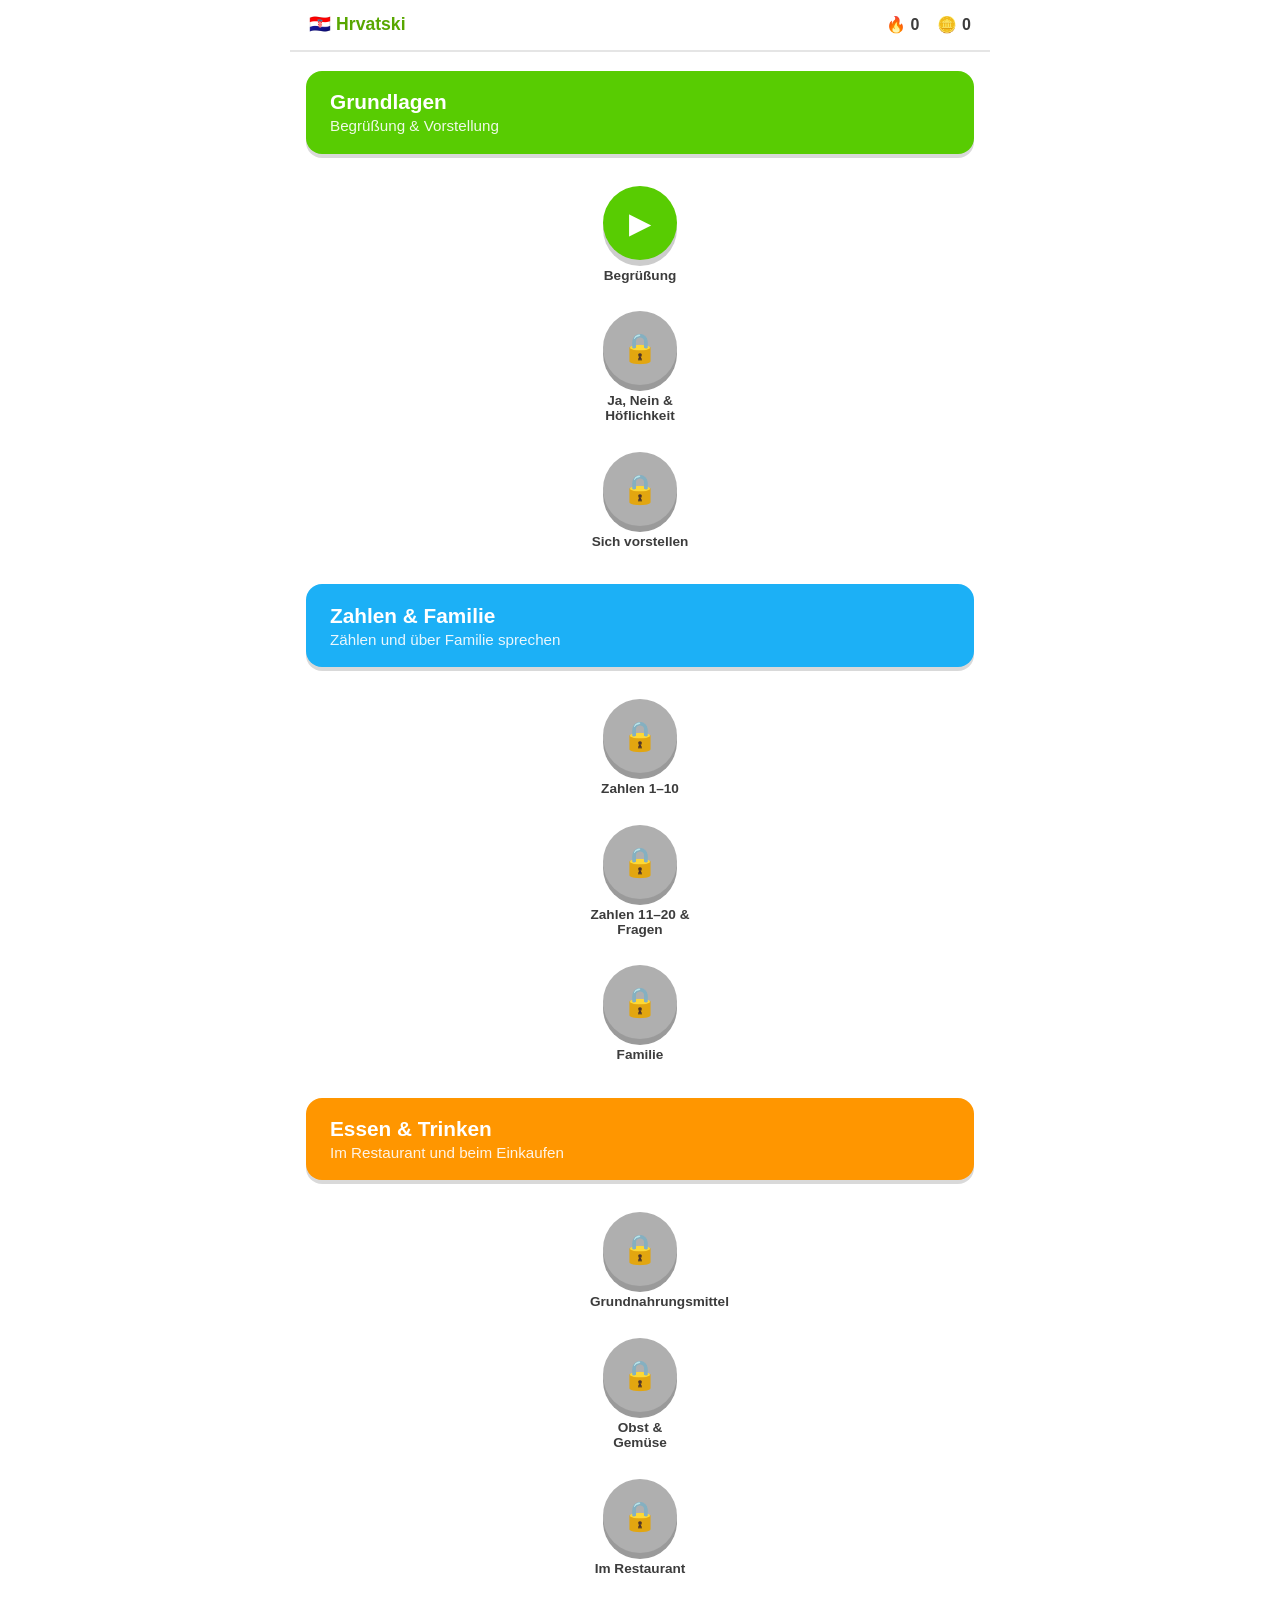
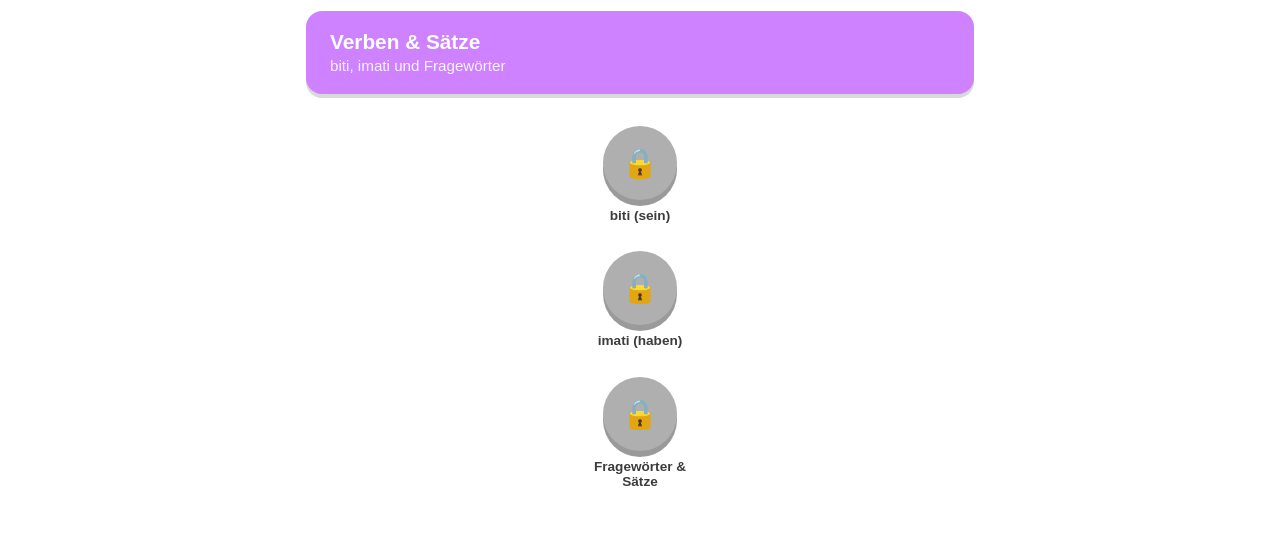
==== kroatisch-lernen/index.html @ af5438c8 "Add Duolingo-style Croatian learning app prototype Standalone static web app (no build step) with a " ====
<!DOCTYPE html>
<html lang="de">
<head>
  <meta charset="UTF-8">
  <meta name="viewport" content="width=device-width, initial-scale=1.0">
  <title>Hrvatski – Kroatisch lernen</title>
  <link rel="icon" href="data:image/svg+xml,<svg xmlns=%22http://www.w3.org/2000/svg%22 viewBox=%220 0 100 100%22><text y=%22.9em%22 font-size=%2290%22>%F0%9F%87%AD%F0%9F%87%B7</text></svg>">
  <link rel="stylesheet" href="style.css">
</head>
<body>

  <div id="topbar">
    <div class="brand">🇭🇷 Hrvatski</div>
    <div class="stats">
      <div class="stat">🔥 <span id="streak-count">0</span></div>
      <div class="stat">🪙 <span id="xp-count">0</span></div>
    </div>
  </div>

  <div id="path-screen"></div>

  <div id="lesson-screen" class="hidden">
    <div class="lesson-header">
      <button class="close-btn" id="close-lesson-btn">✕</button>
      <div class="progress-track"><div class="progress-fill" id="progress-fill" style="width:0%"></div></div>
      <div class="hearts" id="hearts"></div>
    </div>
    <div class="exercise-area" id="exercise-area"></div>
    <div class="footer-bar" id="footer-bar">
      <div class="feedback-text" id="feedback-text"></div>
      <button class="big-btn" id="check-btn" disabled>Prüfen</button>
    </div>
  </div>

  <div id="summary-screen" class="center-screen hidden">
    <div class="emoji">🎉</div>
    <h1>Lektion abgeschlossen!</h1>
    <div class="summary-stats">
      <div class="summary-stat">
        <div class="value" id="summary-xp">+0</div>
        <div class="label">XP</div>
      </div>
      <div class="summary-stat">
        <div class="value" id="summary-accuracy">0%</div>
        <div class="label">Genauigkeit</div>
      </div>
      <div class="summary-stat">
        <div class="value" id="summary-streak">0</div>
        <div class="label">Serie</div>
      </div>
    </div>
    <button class="big-btn primary" id="summary-continue-btn">Weiter</button>
  </div>

  <div id="fail-screen" class="center-screen hidden">
    <div class="emoji">💔</div>
    <h1>Keine Herzen mehr!</h1>
    <p>Versuch die Lektion noch einmal – du schaffst das.</p>
    <div style="display:flex; gap:1rem; margin-top:1rem;">
      <button class="big-btn" id="fail-back-btn">Zum Pfad</button>
      <button class="big-btn primary" id="fail-retry-btn">Erneut versuchen</button>
    </div>
  </div>

  <script src="data.js"></script>
  <script src="app.js"></script>
</body>
</html>
---- kroatisch-lernen/style.css ----
:root {
  --green: #58cc02;
  --green-dark: #58a700;
  --blue: #1cb0f6;
  --blue-dark: #1899d6;
  --red: #ff4b4b;
  --red-dark: #ea2b2b;
  --yellow: #ffc800;
  --grey: #e5e5e5;
  --grey-dark: #afafaf;
  --text: #3c3c3c;
  --bg: #ffffff;
}

* { box-sizing: border-box; }

body {
  margin: 0;
  font-family: -apple-system, BlinkMacSystemFont, 'Segoe UI', Roboto, Helvetica, Arial, sans-serif;
  background: var(--bg);
  color: var(--text);
}

button { font-family: inherit; cursor: pointer; }

.hidden { display: none !important; }

/* ---------- Top bar ---------- */
#topbar {
  position: sticky;
  top: 0;
  z-index: 10;
  display: flex;
  align-items: center;
  justify-content: space-between;
  padding: 0.9rem 1.2rem;
  border-bottom: 2px solid var(--grey);
  background: var(--bg);
  max-width: 700px;
  margin: 0 auto;
}

#topbar .brand {
  font-weight: 800;
  font-size: 1.1rem;
  color: var(--green-dark);
}

#topbar .stats { display: flex; gap: 1.1rem; align-items: center; font-weight: 700; }
#topbar .stat { display: flex; align-items: center; gap: 0.3rem; }

/* ---------- Path screen ---------- */
#path-screen { max-width: 700px; margin: 0 auto; padding-bottom: 3rem; }

.unit-banner {
  color: white;
  padding: 1.2rem 1.5rem;
  margin: 1.2rem 1rem 2rem;
  border-radius: 16px;
  box-shadow: 0 4px 0 rgba(0,0,0,0.15);
}
.unit-banner h2 { margin: 0 0 0.2rem; font-size: 1.3rem; }
.unit-banner p { margin: 0; opacity: 0.9; font-size: 0.95rem; }

.lesson-path {
  display: flex;
  flex-direction: column;
  align-items: center;
  gap: 1.8rem;
  padding: 0 1rem 1rem;
}

.lesson-node-wrap { display: flex; flex-direction: column; align-items: center; }

.lesson-node {
  width: 74px;
  height: 74px;
  border-radius: 50%;
  border: none;
  display: flex;
  align-items: center;
  justify-content: center;
  font-size: 1.8rem;
  color: white;
  box-shadow: 0 6px 0 rgba(0,0,0,0.2);
  transition: transform 0.08s ease;
}
.lesson-node:active { transform: translateY(4px); box-shadow: 0 2px 0 rgba(0,0,0,0.2); }

.lesson-node.locked { background: var(--grey-dark); box-shadow: 0 6px 0 #9a9a9a; cursor: not-allowed; }
.lesson-node.locked:active { transform: none; box-shadow: 0 6px 0 #9a9a9a; }
.lesson-node.completed { background: var(--yellow); box-shadow: 0 6px 0 #d9ac00; }

.lesson-label { margin-top: 0.5rem; font-weight: 700; font-size: 0.85rem; text-align: center; max-width: 100px; }

/* ---------- Lesson screen ---------- */
#lesson-screen { max-width: 700px; margin: 0 auto; display: flex; flex-direction: column; min-height: 100vh; }

.lesson-header {
  display: flex;
  align-items: center;
  gap: 1rem;
  padding: 1rem 1.2rem;
}

.close-btn { background: none; border: none; font-size: 1.6rem; color: var(--grey-dark); line-height: 1; padding: 0.2rem; }
.close-btn:hover { color: var(--text); }

.progress-track { flex: 1; height: 16px; background: var(--grey); border-radius: 8px; overflow: hidden; }
.progress-fill { height: 100%; background: var(--green); border-radius: 8px; transition: width 0.3s ease; }

.hearts { display: flex; gap: 0.15rem; font-size: 1.2rem; min-width: 90px; justify-content: flex-end; }
.heart.lost { opacity: 0.25; }

.exercise-area { flex: 1; padding: 1.5rem 1.2rem; display: flex; flex-direction: column; }

.exercise-prompt { font-size: 1.3rem; font-weight: 800; margin-bottom: 1.5rem; }

.mc-options { display: flex; flex-direction: column; gap: 0.7rem; }

.option-btn {
  border: 2px solid var(--grey);
  background: white;
  border-radius: 14px;
  padding: 0.9rem 1.1rem;
  font-size: 1.05rem;
  font-weight: 600;
  text-align: left;
  color: var(--text);
  box-shadow: 0 3px 0 var(--grey);
}
.option-btn:hover { background: #f7f7f7; }
.option-btn.selected { border-color: var(--blue); background: #ddf4ff; box-shadow: 0 3px 0 var(--blue); }
.option-btn.correct { border-color: var(--green); background: #d7ffb8; box-shadow: 0 3px 0 var(--green); }
.option-btn.incorrect { border-color: var(--red); background: #ffdfe0; box-shadow: 0 3px 0 var(--red); }
.option-btn:disabled { cursor: default; }

.wordbank-answer {
  min-height: 3.2rem;
  border-bottom: 2px solid var(--grey);
  display: flex;
  flex-wrap: wrap;
  gap: 0.5rem;
  padding-bottom: 0.8rem;
  margin-bottom: 1.5rem;
}

.word-tile {
  border: 2px solid var(--grey);
  background: white;
  border-radius: 10px;
  padding: 0.55rem 0.9rem;
  font-size: 1.05rem;
  font-weight: 600;
  box-shadow: 0 3px 0 var(--grey);
}
.word-tile:disabled { opacity: 0.3; box-shadow: none; }

.wordbank-bank { display: flex; flex-wrap: wrap; gap: 0.6rem; }

.match-grid { display: grid; grid-template-columns: 1fr 1fr; gap: 0.6rem 1.2rem; }
.match-tile {
  border: 2px solid var(--grey);
  background: white;
  border-radius: 12px;
  padding: 0.8rem;
  font-weight: 700;
  font-size: 1rem;
  box-shadow: 0 3px 0 var(--grey);
}
.match-tile.selected { border-color: var(--blue); background: #ddf4ff; box-shadow: 0 3px 0 var(--blue); }
.match-tile.matched { border-color: var(--green); background: #d7ffb8; box-shadow: 0 3px 0 var(--green); opacity: 0.7; }
.match-tile.wrong { border-color: var(--red); background: #ffdfe0; box-shadow: 0 3px 0 var(--red); }
.match-tile:disabled { cursor: default; }

.footer-bar {
  border-top: 2px solid var(--grey);
  padding: 1rem 1.2rem;
  display: flex;
  align-items: center;
  justify-content: flex-end;
  gap: 1rem;
}

.footer-bar.feedback-correct { background: #d7ffb8; border-top-color: #b8f28a; }
.footer-bar.feedback-incorrect { background: #ffdfe0; border-top-color: #ffc1c3; }

.feedback-text { flex: 1; font-weight: 800; font-size: 1.05rem; }
.feedback-correct .feedback-text { color: var(--green-dark); }
.feedback-incorrect .feedback-text { color: var(--red-dark); }
.feedback-sub { font-weight: 600; font-size: 0.9rem; display: block; margin-top: 0.2rem; }

.big-btn {
  border: none;
  border-radius: 14px;
  padding: 0.9rem 2rem;
  font-weight: 800;
  font-size: 1rem;
  letter-spacing: 0.02em;
  text-transform: uppercase;
  color: white;
  background: var(--grey-dark);
  box-shadow: 0 4px 0 #8f8f8f;
}
.big-btn:disabled { background: var(--grey); box-shadow: 0 4px 0 #d1d1d1; color: #b0b0b0; cursor: not-allowed; }
.big-btn.primary { background: var(--green); box-shadow: 0 4px 0 var(--green-dark); }
.big-btn.danger-cont { background: var(--red); box-shadow: 0 4px 0 var(--red-dark); }
.big-btn:not(:disabled):active { transform: translateY(3px); box-shadow: none; }

/* ---------- Summary / fail screens ---------- */
.center-screen {
  max-width: 500px;
  margin: 0 auto;
  min-height: 100vh;
  display: flex;
  flex-direction: column;
  align-items: center;
  justify-content: center;
  text-align: center;
  padding: 2rem;
}

.center-screen .emoji { font-size: 4rem; margin-bottom: 0.5rem; }
.center-screen h1 { margin: 0 0 1.5rem; }

.summary-stats { display: flex; gap: 1.5rem; margin-bottom: 2rem; }
.summary-stat {
  background: #f7f7f7;
  border-radius: 14px;
  padding: 1rem 1.4rem;
  min-width: 100px;
}
.summary-stat .value { font-size: 1.6rem; font-weight: 800; }
.summary-stat .label { font-size: 0.85rem; color: var(--grey-dark); font-weight: 700; }

@media (max-width: 480px) {
  .match-grid { gap: 0.5rem; }
  .exercise-prompt { font-size: 1.15rem; }
}
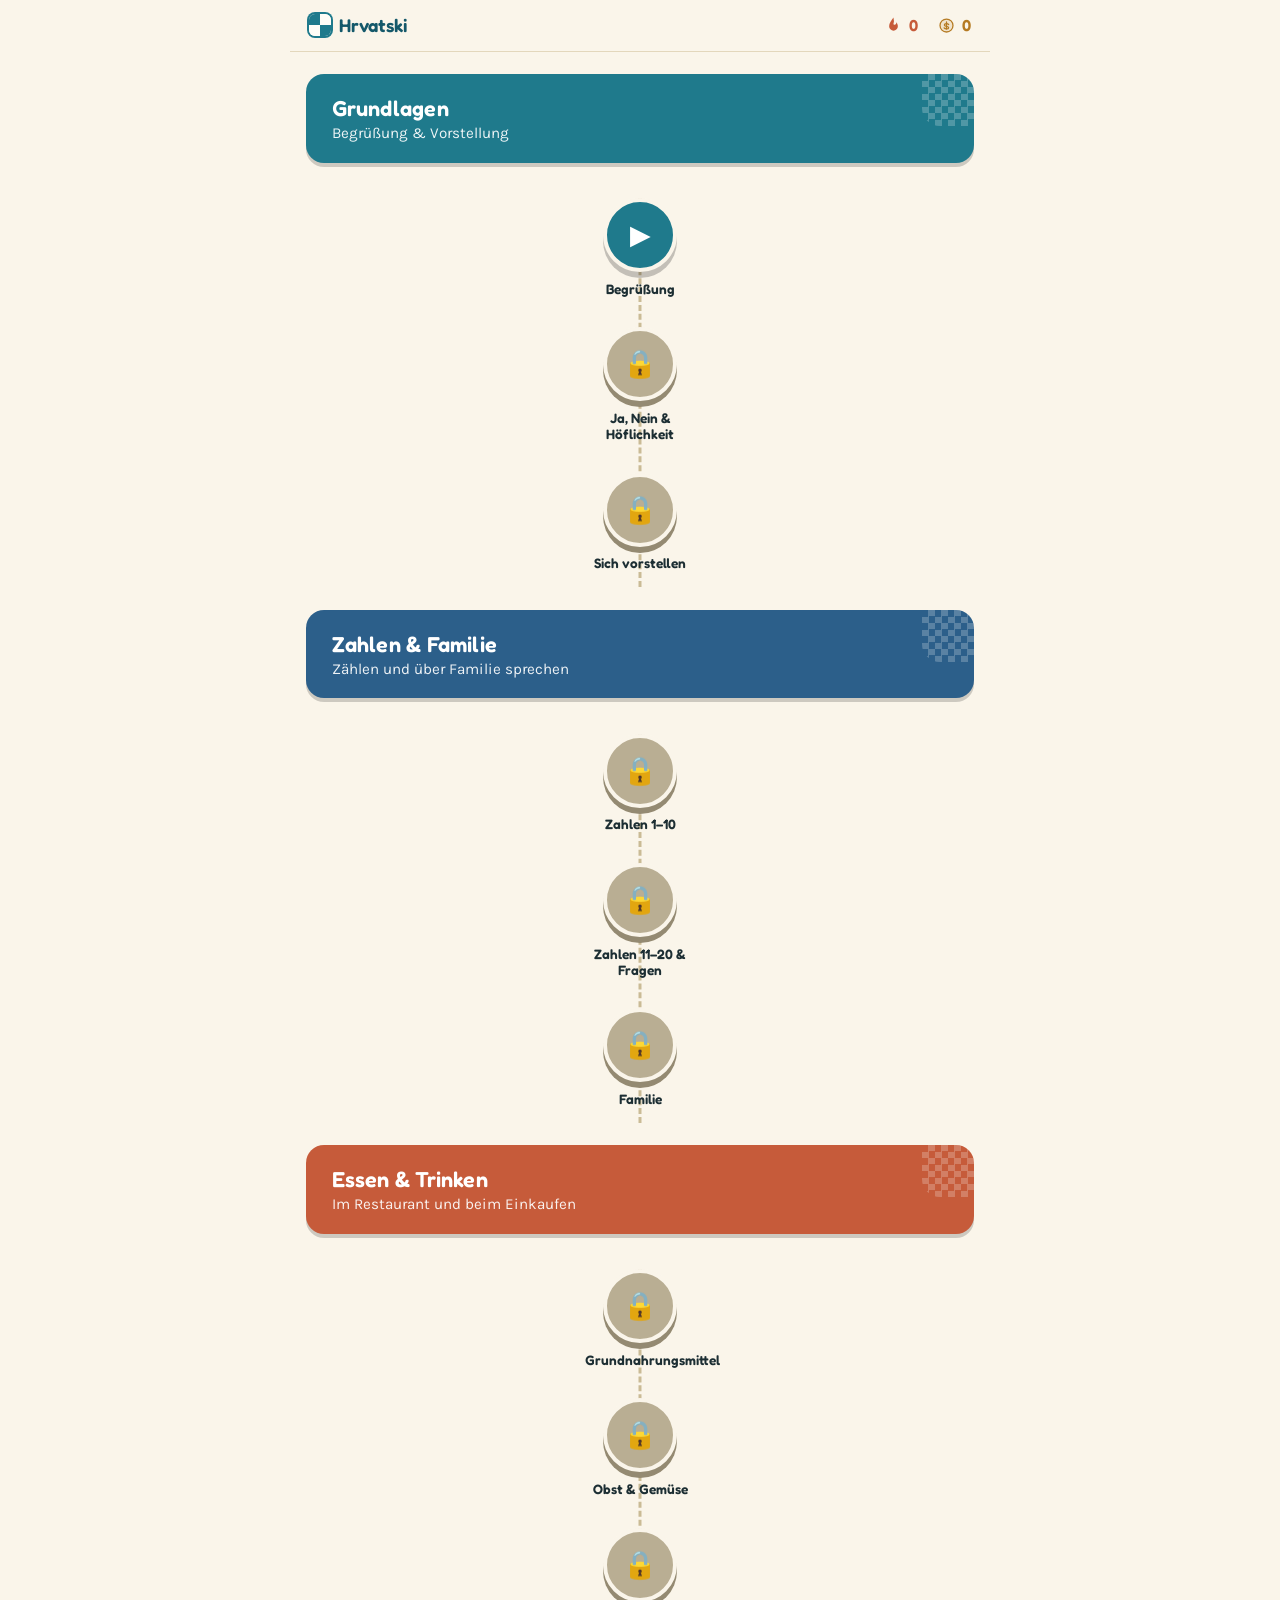
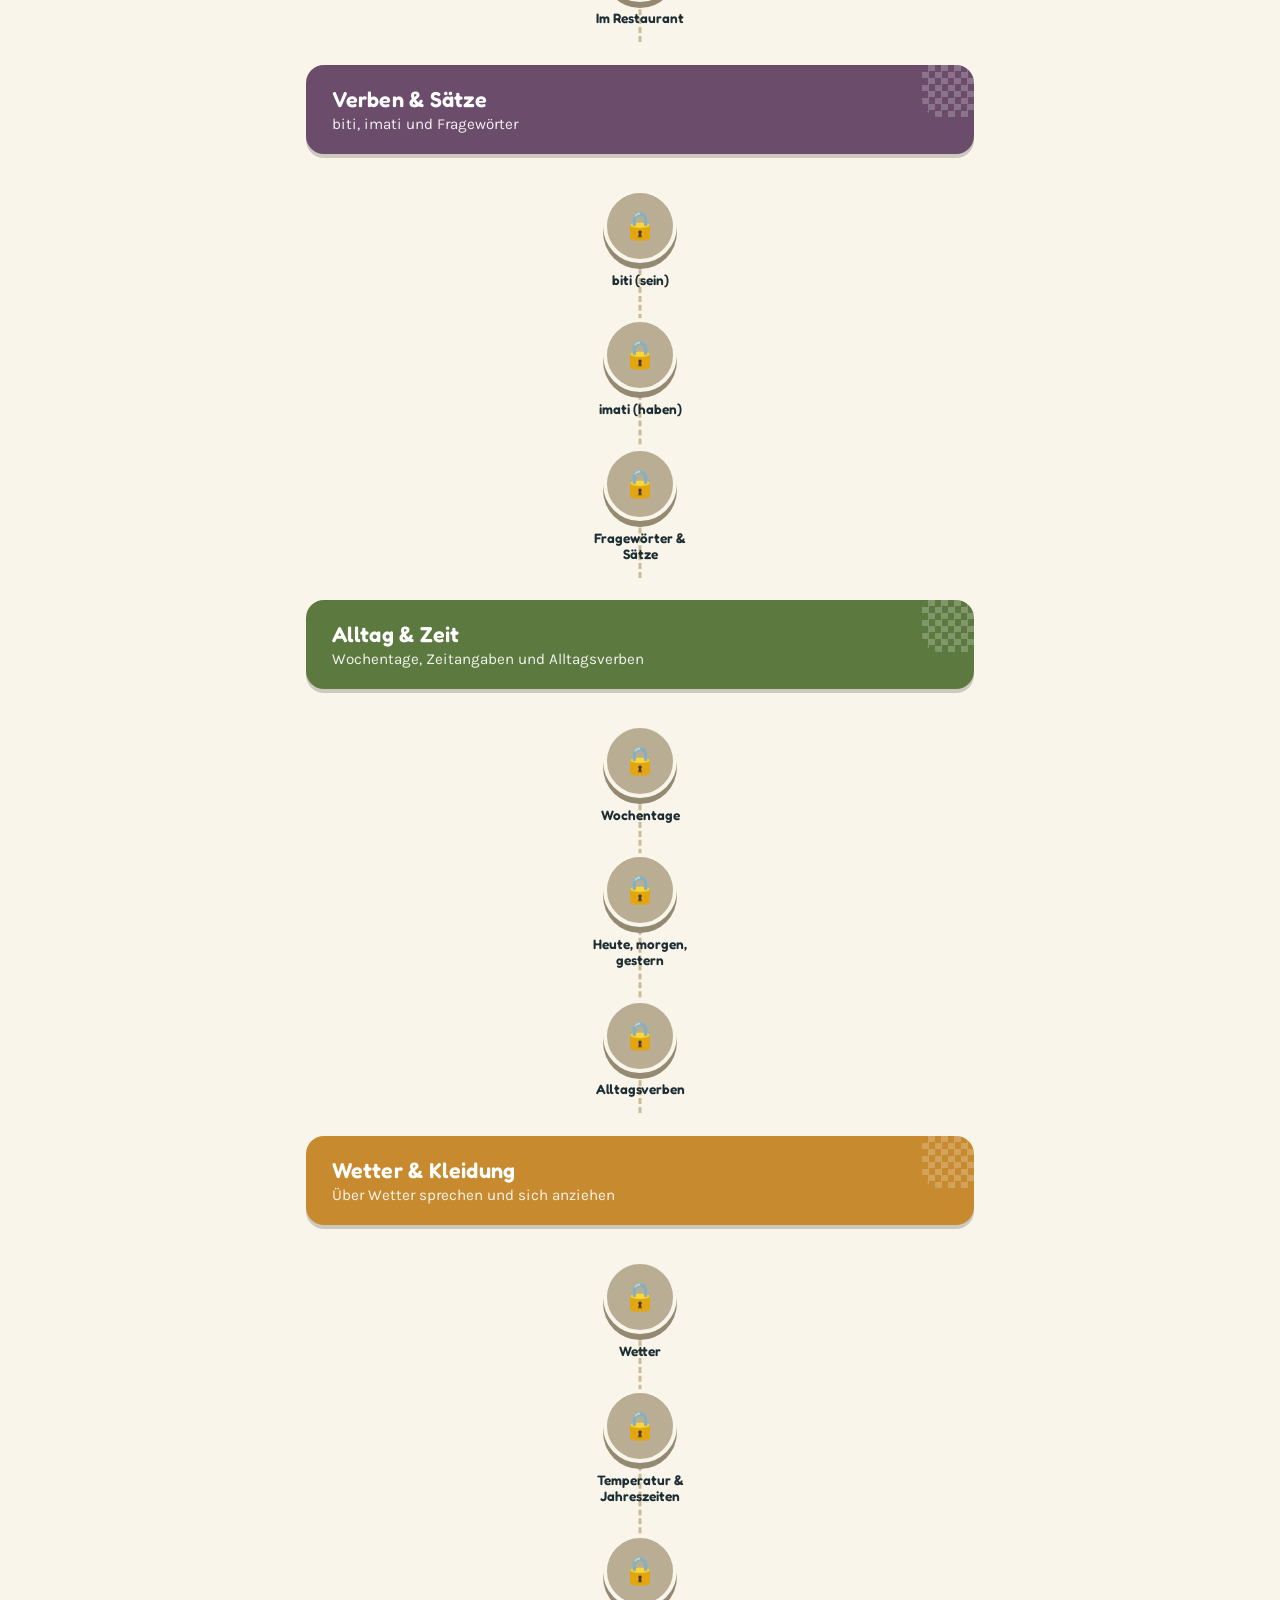
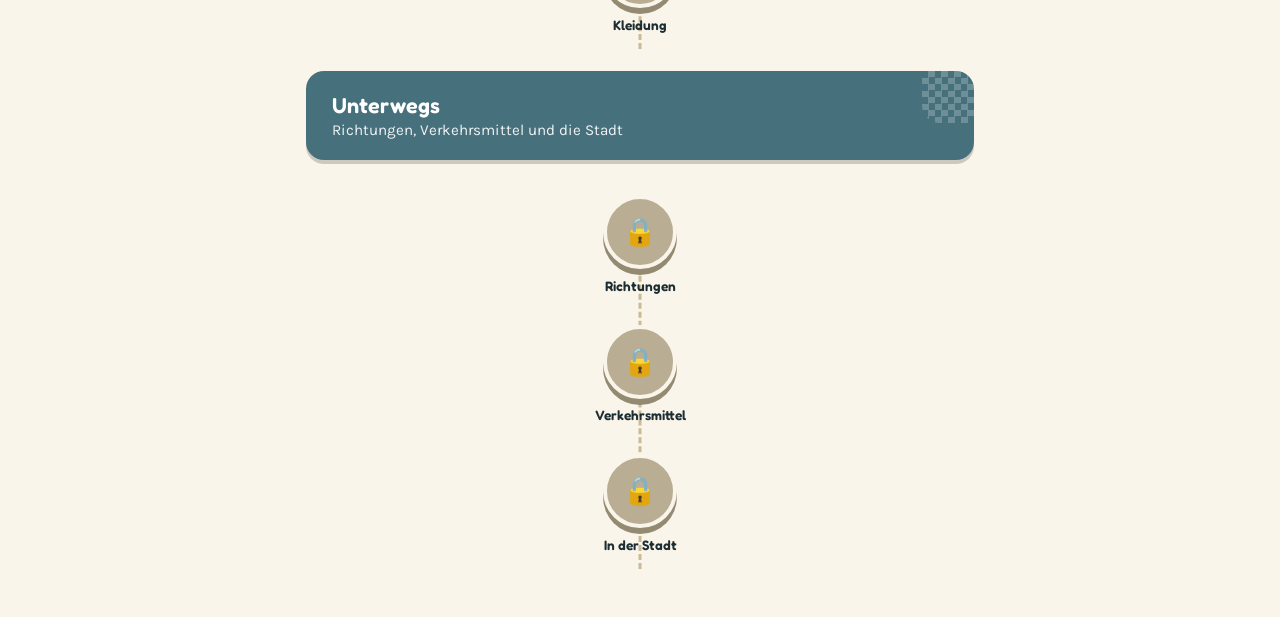
==== commit 584ee323: "Redesign app with a distinctive Adriatic visual identity Replace the generic Duolingo-green look wit" ====
--- a/kroatisch-lernen/index.html
+++ b/kroatisch-lernen/index.html
@@ -5,15 +5,27 @@
   <meta name="viewport" content="width=device-width, initial-scale=1.0">
   <title>Hrvatski – Kroatisch lernen</title>
   <link rel="icon" href="data:image/svg+xml,<svg xmlns=%22http://www.w3.org/2000/svg%22 viewBox=%220 0 100 100%22><text y=%22.9em%22 font-size=%2290%22>%F0%9F%87%AD%F0%9F%87%B7</text></svg>">
+  <link rel="preconnect" href="https://fonts.googleapis.com">
+  <link rel="preconnect" href="https://fonts.gstatic.com" crossorigin>
+  <link href="https://fonts.googleapis.com/css2?family=Fredoka:wght@500;600;700&family=Karla:ital,wght@0,400;0,500;0,600;0,700;1,400&display=swap" rel="stylesheet">
   <link rel="stylesheet" href="style.css">
 </head>
 <body>
 
   <div id="topbar">
-    <div class="brand">🇭🇷 Hrvatski</div>
+    <div class="brand">
+      <span class="brand-mark" aria-hidden="true"><span></span><span></span><span></span><span></span></span>
+      Hrvatski
+    </div>
     <div class="stats">
-      <div class="stat">🔥 <span id="streak-count">0</span></div>
-      <div class="stat">🪙 <span id="xp-count">0</span></div>
+      <div class="stat streak">
+        <svg viewBox="0 0 24 24" fill="currentColor" aria-hidden="true"><path d="M12 2C9 6 6.5 9.2 6.5 13a5.5 5.5 0 0 0 11 0c0-2-1-3.8-2-5 .3 2-.8 3-2 3-1.3 0-2-1-1.3-2.3C13.2 6.7 12 4 12 2Z"/></svg>
+        <span id="streak-count">0</span>
+      </div>
+      <div class="stat xp">
+        <svg viewBox="0 0 24 24" fill="none" stroke="currentColor" stroke-width="1.6" aria-hidden="true"><circle cx="12" cy="12" r="8.2" fill="currentColor" fill-opacity="0.15" stroke="none"/><circle cx="12" cy="12" r="8.2"/><path d="M9 15c.5.8 1.6 1.3 3 1.3s2.7-.6 2.7-1.6c0-2.4-5.4-1-5.4-3.4 0-1 1.1-1.6 2.7-1.6 1.2 0 2.1.4 2.7 1" stroke-linecap="round"/><path d="M12 7.5v9" stroke-linecap="round"/></svg>
+        <span id="xp-count">0</span>
+      </div>
     </div>
   </div>
 
--- a/kroatisch-lernen/style.css
+++ b/kroatisch-lernen/style.css
@@ -1,29 +1,117 @@
+/* ---------- Design tokens ---------- */
+
 :root {
-  --green: #58cc02;
-  --green-dark: #58a700;
-  --blue: #1cb0f6;
-  --blue-dark: #1899d6;
-  --red: #ff4b4b;
-  --red-dark: #ea2b2b;
-  --yellow: #ffc800;
-  --grey: #e5e5e5;
-  --grey-dark: #afafaf;
-  --text: #3c3c3c;
-  --bg: #ffffff;
+  --ink: #1c2e33;
+  --muted: #7d715a;
+  --paper: #faf5ea;
+  --surface: #fffdf7;
+  --surface-alt: #f1e8d4;
+  --border: #e3d7bc;
+  --border-strong: #cabb95;
+
+  --adriatic: #1f7a8c;
+  --adriatic-deep: #14586a;
+  --adriatic-soft: #d9eef1;
+
+  --terracotta: #c65b3a;
+  --terracotta-deep: #9c4227;
+
+  --gold: #dd9a34;
+  --gold-deep: #b57a22;
+
+  --success: #4c8f3f;
+  --success-deep: #396b2e;
+  --success-soft: #e2f0da;
+
+  --error: #c0392b;
+  --error-deep: #96291d;
+  --error-soft: #f7dfd9;
+
+  --locked: #b9ae93;
+  --locked-deep: #948a72;
+
+  --font-display: "Fredoka", "Segoe UI Rounded", system-ui, sans-serif;
+  --font-body: "Karla", "Segoe UI", Roboto, Helvetica, Arial, sans-serif;
+}
+
+@media (prefers-color-scheme: dark) {
+  :root:not([data-theme="light"]) {
+    --ink: #f1ebdd;
+    --muted: #a89e88;
+    --paper: #141c1f;
+    --surface: #1c2528;
+    --surface-alt: #23302f;
+    --border: #34413e;
+    --border-strong: #46534e;
+
+    --adriatic: #48b0c3;
+    --adriatic-deep: #2f8496;
+    --adriatic-soft: #1d3a3f;
+
+    --terracotta: #e08a5f;
+    --terracotta-deep: #b6603a;
+
+    --gold: #eab054;
+    --gold-deep: #c48f3e;
+
+    --success: #74c162;
+    --success-deep: #4f9640;
+    --success-soft: #223321;
+
+    --error: #e0685a;
+    --error-deep: #b34a3d;
+    --error-soft: #3a211d;
+
+    --locked: #57635f;
+    --locked-deep: #414c48;
+  }
+}
+
+:root[data-theme="dark"] {
+  --ink: #f1ebdd;
+  --muted: #a89e88;
+  --paper: #141c1f;
+  --surface: #1c2528;
+  --surface-alt: #23302f;
+  --border: #34413e;
+  --border-strong: #46534e;
+
+  --adriatic: #48b0c3;
+  --adriatic-deep: #2f8496;
+  --adriatic-soft: #1d3a3f;
+
+  --terracotta: #e08a5f;
+  --terracotta-deep: #b6603a;
+
+  --gold: #eab054;
+  --gold-deep: #c48f3e;
+
+  --success: #74c162;
+  --success-deep: #4f9640;
+  --success-soft: #223321;
+
+  --error: #e0685a;
+  --error-deep: #b34a3d;
+  --error-soft: #3a211d;
+
+  --locked: #57635f;
+  --locked-deep: #414c48;
 }
 
 * { box-sizing: border-box; }
 
 body {
   margin: 0;
-  font-family: -apple-system, BlinkMacSystemFont, 'Segoe UI', Roboto, Helvetica, Arial, sans-serif;
-  background: var(--bg);
-  color: var(--text);
+  font-family: var(--font-body);
+  background: var(--paper);
+  color: var(--ink);
 }
 
 button { font-family: inherit; cursor: pointer; }
 
 .hidden { display: none !important; }
+
+h1, h2 { font-family: var(--font-display); text-wrap: balance; }
 
 /* ---------- Top bar ---------- */
 #topbar {
@@ -34,67 +122,135 @@
   align-items: center;
   justify-content: space-between;
   padding: 0.9rem 1.2rem;
-  border-bottom: 2px solid var(--grey);
-  background: var(--bg);
+  border-bottom: 1px solid var(--border);
+  background: color-mix(in srgb, var(--paper) 88%, transparent);
+  backdrop-filter: blur(6px);
   max-width: 700px;
   margin: 0 auto;
 }
 
 #topbar .brand {
-  font-weight: 800;
-  font-size: 1.1rem;
-  color: var(--green-dark);
-}
-
-#topbar .stats { display: flex; gap: 1.1rem; align-items: center; font-weight: 700; }
-#topbar .stat { display: flex; align-items: center; gap: 0.3rem; }
+  display: flex;
+  align-items: center;
+  gap: 0.5rem;
+  font-family: var(--font-display);
+  font-weight: 600;
+  font-size: 1.15rem;
+  color: var(--adriatic-deep);
+}
+
+#topbar .brand-mark {
+  width: 22px;
+  height: 22px;
+  border-radius: 6px;
+  overflow: hidden;
+  display: grid;
+  grid-template-columns: 1fr 1fr;
+  grid-template-rows: 1fr 1fr;
+  box-shadow: 0 0 0 2px var(--adriatic);
+  flex-shrink: 0;
+}
+.brand-mark span:nth-child(1), .brand-mark span:nth-child(4) { background: var(--adriatic); }
+.brand-mark span:nth-child(2), .brand-mark span:nth-child(3) { background: var(--surface); }
+
+#topbar .stats { display: flex; gap: 1.2rem; align-items: center; }
+#topbar .stat {
+  display: flex;
+  align-items: center;
+  gap: 0.35rem;
+  font-family: var(--font-display);
+  font-weight: 600;
+  font-variant-numeric: tabular-nums;
+  font-size: 1rem;
+}
+#topbar .stat svg { width: 19px; height: 19px; flex-shrink: 0; }
+.stat.streak { color: var(--terracotta); }
+.stat.xp { color: var(--gold-deep); }
 
 /* ---------- Path screen ---------- */
 #path-screen { max-width: 700px; margin: 0 auto; padding-bottom: 3rem; }
 
 .unit-banner {
+  position: relative;
   color: white;
-  padding: 1.2rem 1.5rem;
-  margin: 1.2rem 1rem 2rem;
-  border-radius: 16px;
-  box-shadow: 0 4px 0 rgba(0,0,0,0.15);
-}
-.unit-banner h2 { margin: 0 0 0.2rem; font-size: 1.3rem; }
-.unit-banner p { margin: 0; opacity: 0.9; font-size: 0.95rem; }
+  padding: 1.3rem 1.6rem;
+  margin: 1.4rem 1rem 2.2rem;
+  border-radius: 18px;
+  box-shadow: 0 4px 0 rgba(0,0,0,0.18);
+  overflow: hidden;
+}
+.unit-banner::after {
+  content: "";
+  position: absolute;
+  top: 0; right: 0;
+  width: 52px; height: 52px;
+  border-bottom-left-radius: 18px;
+  background-image:
+    repeating-conic-gradient(rgba(255,255,255,0.4) 0% 25%, transparent 0% 50%);
+  background-size: 13px 13px;
+  opacity: 0.55;
+}
+.unit-banner h2 {
+  margin: 0 0 0.2rem;
+  font-size: 1.35rem;
+  font-weight: 600;
+  letter-spacing: 0.01em;
+}
+.unit-banner p { margin: 0; opacity: 0.92; font-size: 0.95rem; max-width: 80%; }
 
 .lesson-path {
+  position: relative;
   display: flex;
   flex-direction: column;
   align-items: center;
-  gap: 1.8rem;
+  gap: 1.9rem;
   padding: 0 1rem 1rem;
 }
-
-.lesson-node-wrap { display: flex; flex-direction: column; align-items: center; }
+.lesson-path::before {
+  content: "";
+  position: absolute;
+  top: 0;
+  bottom: 0;
+  left: 50%;
+  transform: translateX(-50%);
+  width: 0;
+  border-left: 3px dashed var(--border-strong);
+  z-index: 0;
+}
+
+.lesson-node-wrap { position: relative; z-index: 1; display: flex; flex-direction: column; align-items: center; }
 
 .lesson-node {
   width: 74px;
   height: 74px;
   border-radius: 50%;
-  border: none;
+  border: 4px solid var(--paper);
   display: flex;
   align-items: center;
   justify-content: center;
-  font-size: 1.8rem;
+  font-size: 1.7rem;
   color: white;
-  box-shadow: 0 6px 0 rgba(0,0,0,0.2);
+  box-shadow: 0 6px 0 rgba(0,0,0,0.22);
   transition: transform 0.08s ease;
 }
-.lesson-node:active { transform: translateY(4px); box-shadow: 0 2px 0 rgba(0,0,0,0.2); }
-
-.lesson-node.locked { background: var(--grey-dark); box-shadow: 0 6px 0 #9a9a9a; cursor: not-allowed; }
-.lesson-node.locked:active { transform: none; box-shadow: 0 6px 0 #9a9a9a; }
-.lesson-node.completed { background: var(--yellow); box-shadow: 0 6px 0 #d9ac00; }
-
-.lesson-label { margin-top: 0.5rem; font-weight: 700; font-size: 0.85rem; text-align: center; max-width: 100px; }
+.lesson-node:active { transform: translateY(4px); box-shadow: 0 2px 0 rgba(0,0,0,0.22); }
+
+.lesson-node.locked { background: var(--locked); box-shadow: 0 6px 0 var(--locked-deep); cursor: not-allowed; }
+.lesson-node.locked:active { transform: none; box-shadow: 0 6px 0 var(--locked-deep); }
+.lesson-node.completed { background: var(--gold); box-shadow: 0 6px 0 var(--gold-deep); }
+
+.lesson-label {
+  margin-top: 0.55rem;
+  font-family: var(--font-display);
+  font-weight: 600;
+  font-size: 0.85rem;
+  text-align: center;
+  max-width: 110px;
+  color: var(--ink);
+}
 
 /* ---------- Lesson screen ---------- */
-#lesson-screen { max-width: 700px; margin: 0 auto; display: flex; flex-direction: column; min-height: 100vh; }
+#lesson-screen { max-width: 700px; margin: 0 auto; display: flex; flex-direction: column; min-height: 100vh; background: var(--paper); }
 
 .lesson-header {
   display: flex;
@@ -103,108 +259,126 @@
   padding: 1rem 1.2rem;
 }
 
-.close-btn { background: none; border: none; font-size: 1.6rem; color: var(--grey-dark); line-height: 1; padding: 0.2rem; }
-.close-btn:hover { color: var(--text); }
-
-.progress-track { flex: 1; height: 16px; background: var(--grey); border-radius: 8px; overflow: hidden; }
-.progress-fill { height: 100%; background: var(--green); border-radius: 8px; transition: width 0.3s ease; }
-
-.hearts { display: flex; gap: 0.15rem; font-size: 1.2rem; min-width: 90px; justify-content: flex-end; }
-.heart.lost { opacity: 0.25; }
-
-.exercise-area { flex: 1; padding: 1.5rem 1.2rem; display: flex; flex-direction: column; }
-
-.exercise-prompt { font-size: 1.3rem; font-weight: 800; margin-bottom: 1.5rem; }
-
-.mc-options { display: flex; flex-direction: column; gap: 0.7rem; }
+.close-btn { background: none; border: none; font-size: 1.5rem; color: var(--muted); line-height: 1; padding: 0.2rem; }
+.close-btn:hover { color: var(--ink); }
+
+.progress-track { flex: 1; height: 14px; background: var(--surface-alt); border-radius: 8px; overflow: hidden; border: 1px solid var(--border); }
+.progress-fill { height: 100%; background: var(--adriatic); border-radius: 8px; transition: width 0.3s ease; }
+
+.hearts { display: flex; gap: 0.2rem; min-width: 100px; justify-content: flex-end; }
+.heart { font-size: 1.15rem; }
+.heart.lost { opacity: 0.22; filter: grayscale(1); }
+
+.exercise-area { flex: 1; padding: 1.6rem 1.2rem; display: flex; flex-direction: column; }
+
+.exercise-prompt {
+  font-family: var(--font-display);
+  font-size: 1.3rem;
+  font-weight: 600;
+  margin-bottom: 1.6rem;
+  text-wrap: balance;
+}
+
+.mc-options { display: flex; flex-direction: column; gap: 0.7rem; max-width: 42em; }
 
 .option-btn {
-  border: 2px solid var(--grey);
-  background: white;
+  border: 2px solid var(--border);
+  background: var(--surface);
   border-radius: 14px;
   padding: 0.9rem 1.1rem;
+  font-family: var(--font-body);
   font-size: 1.05rem;
   font-weight: 600;
   text-align: left;
-  color: var(--text);
-  box-shadow: 0 3px 0 var(--grey);
-}
-.option-btn:hover { background: #f7f7f7; }
-.option-btn.selected { border-color: var(--blue); background: #ddf4ff; box-shadow: 0 3px 0 var(--blue); }
-.option-btn.correct { border-color: var(--green); background: #d7ffb8; box-shadow: 0 3px 0 var(--green); }
-.option-btn.incorrect { border-color: var(--red); background: #ffdfe0; box-shadow: 0 3px 0 var(--red); }
+  color: var(--ink);
+  box-shadow: 0 3px 0 var(--border);
+}
+.option-btn:hover:not(:disabled) { border-color: var(--border-strong); background: var(--surface-alt); }
+.option-btn.selected { border-color: var(--adriatic); background: var(--adriatic-soft); box-shadow: 0 3px 0 var(--adriatic); }
+.option-btn.correct { border-color: var(--success); background: var(--success-soft); box-shadow: 0 3px 0 var(--success); }
+.option-btn.incorrect { border-color: var(--error); background: var(--error-soft); box-shadow: 0 3px 0 var(--error); }
 .option-btn:disabled { cursor: default; }
 
 .wordbank-answer {
   min-height: 3.2rem;
-  border-bottom: 2px solid var(--grey);
+  border-bottom: 2px solid var(--border);
   display: flex;
   flex-wrap: wrap;
   gap: 0.5rem;
-  padding-bottom: 0.8rem;
-  margin-bottom: 1.5rem;
+  padding-bottom: 0.9rem;
+  margin-bottom: 1.6rem;
 }
 
 .word-tile {
-  border: 2px solid var(--grey);
-  background: white;
+  border: 2px solid var(--border);
+  background: var(--surface);
   border-radius: 10px;
   padding: 0.55rem 0.9rem;
+  font-family: var(--font-body);
   font-size: 1.05rem;
   font-weight: 600;
-  box-shadow: 0 3px 0 var(--grey);
-}
-.word-tile:disabled { opacity: 0.3; box-shadow: none; }
+  color: var(--ink);
+  box-shadow: 0 3px 0 var(--border);
+}
+.word-tile:hover:not(:disabled) { border-color: var(--border-strong); }
+.word-tile:disabled { opacity: 0.35; box-shadow: none; }
 
 .wordbank-bank { display: flex; flex-wrap: wrap; gap: 0.6rem; }
 
-.match-grid { display: grid; grid-template-columns: 1fr 1fr; gap: 0.6rem 1.2rem; }
+.match-grid { display: grid; grid-template-columns: 1fr 1fr; gap: 0.6rem 1.2rem; max-width: 42em; }
 .match-tile {
-  border: 2px solid var(--grey);
-  background: white;
+  border: 2px solid var(--border);
+  background: var(--surface);
   border-radius: 12px;
   padding: 0.8rem;
+  font-family: var(--font-body);
   font-weight: 700;
   font-size: 1rem;
-  box-shadow: 0 3px 0 var(--grey);
-}
-.match-tile.selected { border-color: var(--blue); background: #ddf4ff; box-shadow: 0 3px 0 var(--blue); }
-.match-tile.matched { border-color: var(--green); background: #d7ffb8; box-shadow: 0 3px 0 var(--green); opacity: 0.7; }
-.match-tile.wrong { border-color: var(--red); background: #ffdfe0; box-shadow: 0 3px 0 var(--red); }
+  color: var(--ink);
+  box-shadow: 0 3px 0 var(--border);
+}
+.match-tile:hover:not(:disabled) { border-color: var(--border-strong); }
+.match-tile.selected { border-color: var(--adriatic); background: var(--adriatic-soft); box-shadow: 0 3px 0 var(--adriatic); }
+.match-tile.matched { border-color: var(--success); background: var(--success-soft); box-shadow: 0 3px 0 var(--success); opacity: 0.7; }
+.match-tile.wrong { border-color: var(--error); background: var(--error-soft); box-shadow: 0 3px 0 var(--error); }
 .match-tile:disabled { cursor: default; }
 
 .footer-bar {
-  border-top: 2px solid var(--grey);
+  border-top: 1px solid var(--border);
   padding: 1rem 1.2rem;
   display: flex;
   align-items: center;
   justify-content: flex-end;
   gap: 1rem;
-}
-
-.footer-bar.feedback-correct { background: #d7ffb8; border-top-color: #b8f28a; }
-.footer-bar.feedback-incorrect { background: #ffdfe0; border-top-color: #ffc1c3; }
-
-.feedback-text { flex: 1; font-weight: 800; font-size: 1.05rem; }
-.feedback-correct .feedback-text { color: var(--green-dark); }
-.feedback-incorrect .feedback-text { color: var(--red-dark); }
-.feedback-sub { font-weight: 600; font-size: 0.9rem; display: block; margin-top: 0.2rem; }
+  background: var(--paper);
+}
+
+.footer-bar.feedback-correct { background: var(--success-soft); border-top-color: var(--success); }
+.footer-bar.feedback-incorrect { background: var(--error-soft); border-top-color: var(--error); }
+
+.feedback-text { flex: 1; font-family: var(--font-display); font-weight: 600; font-size: 1.05rem; color: var(--ink); }
+.feedback-correct .feedback-text { color: var(--success-deep); }
+.feedback-incorrect .feedback-text { color: var(--error-deep); }
+.feedback-sub { font-family: var(--font-body); font-weight: 600; font-size: 0.88rem; display: block; margin-top: 0.2rem; }
 
 .big-btn {
   border: none;
   border-radius: 14px;
   padding: 0.9rem 2rem;
-  font-weight: 800;
+  font-family: var(--font-display);
+  font-weight: 600;
   font-size: 1rem;
   letter-spacing: 0.02em;
   text-transform: uppercase;
   color: white;
-  background: var(--grey-dark);
-  box-shadow: 0 4px 0 #8f8f8f;
-}
-.big-btn:disabled { background: var(--grey); box-shadow: 0 4px 0 #d1d1d1; color: #b0b0b0; cursor: not-allowed; }
-.big-btn.primary { background: var(--green); box-shadow: 0 4px 0 var(--green-dark); }
-.big-btn.danger-cont { background: var(--red); box-shadow: 0 4px 0 var(--red-dark); }
+  background: var(--locked);
+}
+.big-btn:disabled { background: var(--surface-alt); color: var(--muted); cursor: not-allowed; box-shadow: none; }
+.big-btn:not(:disabled) { box-shadow: 0 4px 0 var(--locked-deep); }
+.big-btn.primary { background: var(--adriatic); }
+.big-btn.primary:not(:disabled) { box-shadow: 0 4px 0 var(--adriatic-deep); }
+.big-btn.danger-cont { background: var(--terracotta); }
+.big-btn.danger-cont:not(:disabled) { box-shadow: 0 4px 0 var(--terracotta-deep); }
 .big-btn:not(:disabled):active { transform: translateY(3px); box-shadow: none; }
 
 /* ---------- Summary / fail screens ---------- */
@@ -218,20 +392,29 @@
   justify-content: center;
   text-align: center;
   padding: 2rem;
-}
-
-.center-screen .emoji { font-size: 4rem; margin-bottom: 0.5rem; }
-.center-screen h1 { margin: 0 0 1.5rem; }
-
-.summary-stats { display: flex; gap: 1.5rem; margin-bottom: 2rem; }
+  background: var(--paper);
+}
+
+.center-screen .emoji { font-size: 3.6rem; margin-bottom: 0.4rem; }
+.center-screen h1 { margin: 0 0 1.5rem; font-size: 1.6rem; }
+.center-screen p { color: var(--muted); margin-top: -0.8rem; }
+
+.summary-stats { display: flex; gap: 1.2rem; margin-bottom: 2rem; }
 .summary-stat {
-  background: #f7f7f7;
+  background: var(--surface);
+  border: 1px solid var(--border);
   border-radius: 14px;
   padding: 1rem 1.4rem;
   min-width: 100px;
 }
-.summary-stat .value { font-size: 1.6rem; font-weight: 800; }
-.summary-stat .label { font-size: 0.85rem; color: var(--grey-dark); font-weight: 700; }
+.summary-stat .value { font-family: var(--font-display); font-size: 1.6rem; font-weight: 600; font-variant-numeric: tabular-nums; }
+.summary-stat .label {
+  font-size: 0.75rem;
+  color: var(--muted);
+  font-weight: 700;
+  text-transform: uppercase;
+  letter-spacing: 0.06em;
+}
 
 @media (max-width: 480px) {
   .match-grid { gap: 0.5rem; }
